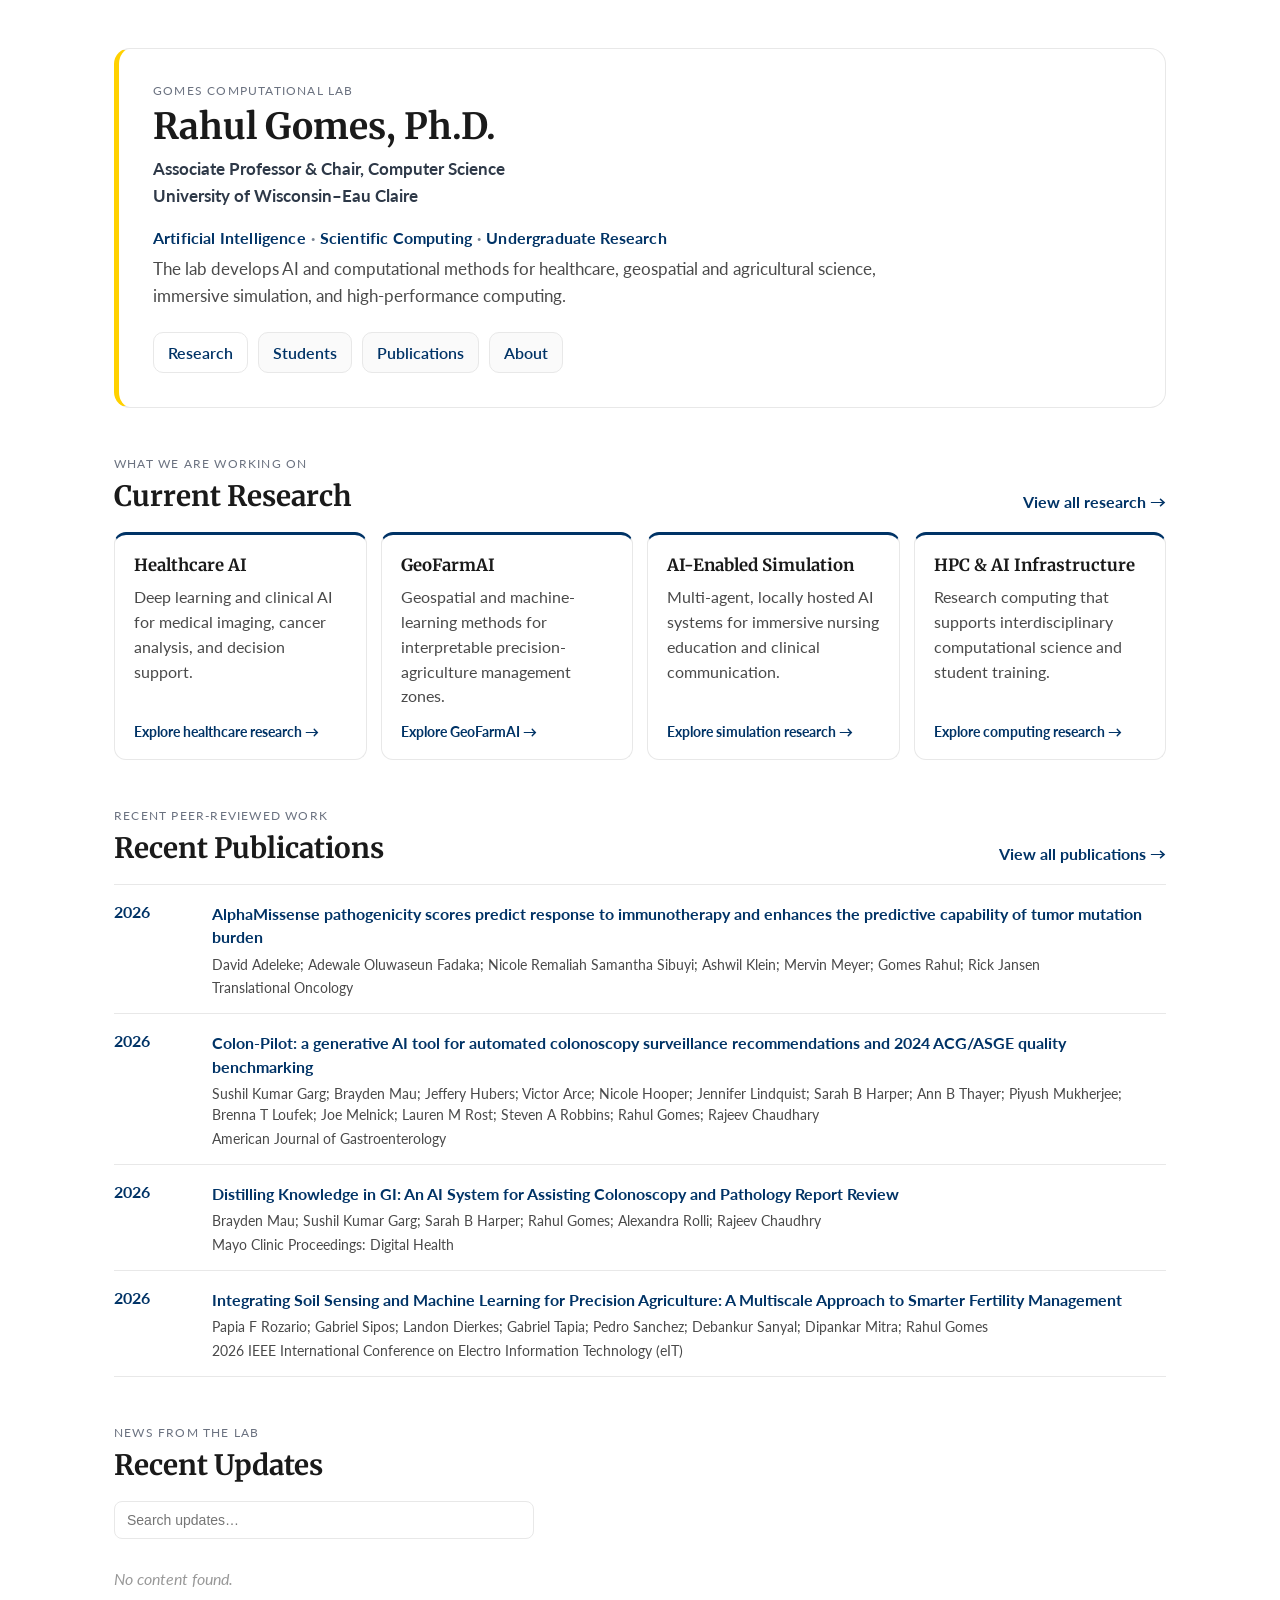
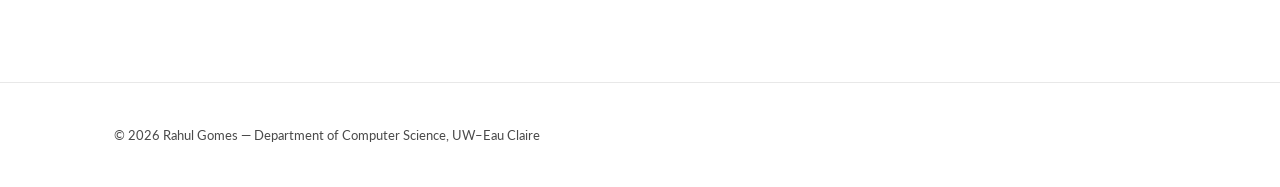
==== index.html @ d09f6121 "Update CV and Home page" ====
<!doctype html>
<html lang="en">
<head>
  <meta charset="utf-8" />
  <meta name="viewport" content="width=device-width, initial-scale=1" />
  <title>Gomes Computational Lab — Rahul Gomes</title>
  <meta name="description" content="The Gomes Computational Lab develops artificial intelligence and scientific computing methods for healthcare, agriculture, immersive simulation, and high-performance computing." />
  <link rel="stylesheet" href="assets/style.css" />
  <link rel="preconnect" href="https://fonts.googleapis.com">
  <link rel="preconnect" href="https://fonts.gstatic.com" crossorigin>
  <link href="https://fonts.googleapis.com/css2?family=Lato:wght@300;400;700&amp;family=Merriweather:wght@400;700&amp;display=swap" rel="stylesheet">
</head>
<body class="home-page">
  
<div id="site-header"></div>


<main>
  <div class="container home-container">
    <section class="home-hero" aria-labelledby="home-title">
      <div class="kicker">Gomes Computational Lab</div>
      <h2 id="home-title">Rahul Gomes, Ph.D.</h2>
      <p class="home-role">Associate Professor &amp; Chair, Computer Science<br />University of Wisconsin–Eau Claire</p>
      <p class="home-focus"><span>Artificial Intelligence</span><span class="home-focus-separator" aria-hidden="true">·</span><span>Scientific Computing</span><span class="home-focus-separator" aria-hidden="true">·</span><span>Undergraduate Research</span></p>
      <p class="home-intro">The lab develops AI and computational methods for healthcare, geospatial and agricultural science, immersive simulation, and high-performance computing.</p>
      <nav class="home-actions" aria-label="Explore the Gomes Computational Lab">
        <a class="btn" href="research.html">Research</a>
        <a class="btn ghost" href="students.html">Students</a>
        <a class="btn ghost" href="publications.html">Publications</a>
        <a class="btn ghost" href="about.html">About</a>
      </nav>
    </section>

    <section class="home-section" aria-labelledby="home-research-title">
      <div class="home-section-heading">
        <div>
          <div class="kicker">What we are working on</div>
          <h2 id="home-research-title">Current Research</h2>
        </div>
        <a class="home-section-link" href="research.html">View all research →</a>
      </div>
      <div class="home-research-grid">
        <article class="home-research-card">
          <h3>Healthcare AI</h3>
          <p>Deep learning and clinical AI for medical imaging, cancer analysis, and decision support.</p>
          <a href="research.html#current-research-title">Explore healthcare research →</a>
        </article>
        <article class="home-research-card">
          <h3>GeoFarmAI</h3>
          <p>Geospatial and machine-learning methods for interpretable precision-agriculture management zones.</p>
          <a href="research.html#current-research-title">Explore GeoFarmAI →</a>
        </article>
        <article class="home-research-card">
          <h3>AI-Enabled Simulation</h3>
          <p>Multi-agent, locally hosted AI systems for immersive nursing education and clinical communication.</p>
          <a href="research.html#current-research-title">Explore simulation research →</a>
        </article>
        <article class="home-research-card">
          <h3>HPC &amp; AI Infrastructure</h3>
          <p>Research computing that supports interdisciplinary computational science and student training.</p>
          <a href="research.html#current-research-title">Explore computing research →</a>
        </article>
      </div>
    </section>

    <section class="home-section" aria-labelledby="home-publications-title">
      <div class="home-section-heading">
        <div>
          <div class="kicker">Recent peer-reviewed work</div>
          <h2 id="home-publications-title">Recent Publications</h2>
        </div>
        <a class="home-section-link" href="publications.html">View all publications →</a>
      </div>
      <div id="homePublications" class="home-publications" aria-live="polite">
        <p class="home-loading">Loading publications…</p>
      </div>
    </section>

    <section class="home-section home-updates" aria-labelledby="home-updates-title">
      <div class="home-section-heading">
        <div>
          <div class="kicker">News from the lab</div>
          <h2 id="home-updates-title">Recent Updates</h2>
        </div>
      </div>
      <div class="searchbar home-update-search">
        <label class="visually-hidden" for="uSearch">Search recent updates</label>
        <input id="uSearch" type="search" placeholder="Search updates…" />
      </div>
      <div id="updates" class="list" aria-live="polite">
        <p class="home-loading">Loading updates…</p>
      </div>
    </section>
  </div>
</main>
  
<footer class="footer">
  <div class="container">
    © <span id="year"></span> Rahul Gomes — Department of Computer Science, UW–Eau Claire
  </div>
</footer>
<script>
  document.getElementById('year').textContent = new Date().getFullYear();
</script>
<script src="assets/include-header.js" defer></script>
<script src="assets/script.js" defer></script>
</body>
</html>
---- assets/style.css ----
:root{
  --bg:#ffffff;
  --text:#1a1a1a;
  --muted:#4a4a4a;
  --link:#003366; /* UWEC blue-ish */
  --accent:#FFD100; /* UWEC gold */
  --border:#e8e8e8;
  --max:1100px;
  --serif: 'Merriweather', Georgia, 'Times New Roman', serif;
  --sans: 'Lato', -apple-system, BlinkMacSystemFont, 'Segoe UI', Roboto, Helvetica, Arial, sans-serif;
}
*{box-sizing:border-box}
html,body{margin:0;padding:0;background:var(--bg);color:var(--text);font-family:var(--sans);}
a{color:var(--link);text-decoration:none}
a:hover{text-decoration:underline}
.container{max-width:var(--max);margin:0 auto;padding:24px}
.header{
  border-bottom:1px solid var(--border);
  background:linear-gradient(180deg,#fff, #fafafa);
}
.brand{display:flex; align-items:center; gap:14px;}
.brand .dot{width:14px;height:14px;border-radius:50%;background:var(--accent);}

.brand h1 {
  font-family: var(--serif);
  font-size: 2.2rem; /* Larger name */
  line-height: 1.2;
  margin: 0;
}
.brand .sub {
  color: var(--muted);
  font-size: 1.2rem; /* Larger subtitle */
  margin-top: 4px;
}

nav.site-nav{display:flex;gap:16px;flex-wrap:wrap}
nav.site-nav a {
  font-size: 1.0rem; /* Larger text */
  padding: 0.7rem 1.2rem; /* More clickable area */
}

.topbar{display:flex;justify-content:space-between; align-items:center; gap:16px}
.icon-links{display:flex;gap:10px; align-items:center}
.icon{display:inline-flex; align-items:center; justify-content:center; width:28px;height:28px; border-radius:6px; border:1px solid var(--border); background:#fff}
.icon svg{width:18px;height:18px}
main{padding:24px 0}
h2,h3,h4{font-family:var(--serif);margin-top:30px}
h2{font-size:28px} h3{font-size:20px} h4{font-size:16px}
.section{margin-top:16px}
.card{background:#fff;border:1px solid var(--border);border-radius:12px;padding:16px;margin-bottom:16px}
.grid{display:grid;grid-template-columns: repeat(12, 1fr); gap:16px}
.left{grid-column: span 4}
.right{grid-column: span 8}
@media (max-width: 900px){
  .left,.right{grid-column: span 12}
  .topbar{flex-direction:column; align-items:flex-start}
}
small.muted{color:var(--muted)}
footer.footer{border-top:1px solid var(--border);padding:20px 0;margin-top:30px;color:var(--muted); font-size:13px}
.searchbar{margin:10px 0; display:flex; gap:8px}
input[type="search"]{width:100%; padding:10px 12px; border:1px solid var(--border); border-radius:8px; font-size:14px}
.badge{display:inline-block; padding:3px 8px; border-radius:999px; border:1px solid var(--border); background:#fff; font-size:12px; color:#333}
.list{display:flex; flex-direction:column; gap:10px}
.citation{padding:10px; border:1px solid var(--border); border-radius:8px; background:#fff;}
.citation .meta{color:var(--muted); font-size:13px}
.table{width:100%; border-collapse:collapse}
.table th, .table td{border-bottom:1px solid var(--border); padding:10px; text-align:left; vertical-align:top}
.kicker{font-size:12px; letter-spacing:.1em; color:#6b7280; text-transform:uppercase}
.hero{padding:22px 18px; border:1px solid var(--border); border-radius:12px; background:#fff}
.update{padding:10px 12px; border:1px solid var(--border); border-radius:10px; background:#fff}
.tagbar{display:flex; gap:8px; flex-wrap:wrap}
blockquote{border-left:3px solid var(--accent); margin:0; padding:12px; background:#fffef5}

.brand .avatar {
  width: 100px; /* Bigger profile image */
  height: 100px;
  border-radius: 50%;
  object-fit: cover;
  border: 1px solid var(--border);
  background: #f2f2f2;
}
@media (max-width: 900px) {
  .brand .avatar {
    width: 80px;
    height: 80px;
  }
}



.projects-grid{
  display:grid;
  grid-template-columns:repeat(2, minmax(0,1fr));
  gap:18px;
}
@media (max-width:900px){
  .projects-grid{ grid-template-columns:1fr; }
}
.project-card{
  display:flex; flex-direction:column; gap:10px;
}
.project-card .thumb{
  width:100%; aspect-ratio: 16/9; overflow:hidden; border-radius:12px; border:1px solid var(--border);
  background:#f6f6f8;
}
.project-card .thumb img{
  width:100%; height:100%; object-fit:cover; display:block;
}
.project-meta{
  display:flex; flex-wrap:wrap; gap:8px; margin-top:6px;
}
.badge{
  display:inline-block; padding:2px 8px; border-radius:999px; font-size:12px; border:1px solid var(--border); background:#fafafa;
}
.project-card h3{ margin:6px 0 4px; }
.project-card .section-title{ font-weight:700; margin-top:6px; }


.btn{
  display:inline-block; padding:10px 14px; border-radius:10px;
  border:1px solid var(--border); background:#fff; font-weight:600;
  text-decoration:none; transition:transform .06s ease;
}
.btn:hover{ transform:translateY(-1px); text-decoration:none; }
.btn.ghost{ background:#fafafa; }

/* Home page: concise lab landing page */
.home-page .home-container{
  display:flex;
  flex-direction:column;
  gap:48px;
}
.home-page .home-hero{
  padding:34px;
  border:1px solid var(--border);
  border-left:5px solid var(--accent);
  border-radius:16px;
  background:#fff;
}
.home-page .home-hero h2{
  margin:7px 0 8px;
  font-size:2.25rem;
  line-height:1.2;
}
.home-page .home-role{
  margin:0;
  color:#2e3948;
  font-size:1.08rem;
  font-weight:700;
  line-height:1.55;
}
.home-page .home-focus{
  margin:18px 0 8px;
  color:var(--link);
  font-weight:700;
  letter-spacing:.01em;
}
.home-page .home-focus-separator{
  padding:0 5px;
  color:#7a8492;
}
.home-page .home-intro{
  max-width:800px;
  margin:0;
  color:var(--muted);
  font-size:1.05rem;
  line-height:1.65;
}
.home-page .home-actions{
  display:flex;
  flex-wrap:wrap;
  gap:10px;
  margin-top:22px;
}
.home-page .home-section{
  margin:0;
}
.home-page .home-section-heading{
  display:flex;
  align-items:flex-end;
  justify-content:space-between;
  gap:20px;
  margin-bottom:18px;
}
.home-page .home-section-heading h2{
  margin:7px 0 0;
}
.home-page .home-section-link{
  flex:none;
  padding-bottom:3px;
  font-weight:700;
}
.home-page .home-research-grid{
  display:grid;
  grid-template-columns:repeat(4,minmax(0,1fr));
  gap:14px;
}
.home-page .home-research-card{
  display:flex;
  flex-direction:column;
  min-height:190px;
  padding:19px;
  border:1px solid var(--border);
  border-top:3px solid var(--link);
  border-radius:12px;
  background:#fff;
}
.home-page .home-research-card h3{
  margin:0 0 9px;
  font-size:1.05rem;
}
.home-page .home-research-card p{
  margin:0 0 14px;
  color:var(--muted);
  line-height:1.55;
}
.home-page .home-research-card a{
  margin-top:auto;
  font-size:.9rem;
  font-weight:700;
}
.home-page .home-publications{
  border-top:1px solid var(--border);
}
.home-page .home-publication{
  display:grid;
  grid-template-columns:80px minmax(0,1fr);
  gap:18px;
  padding:17px 0;
  border-bottom:1px solid var(--border);
}
.home-page .home-publication-year{
  color:var(--link);
  font-weight:700;
}
.home-page .home-publication h3{
  margin:0 0 6px;
  font-family:var(--sans);
  font-size:1rem;
  line-height:1.45;
}
.home-page .home-publication-authors{
  display:-webkit-box;
  margin:0 0 5px;
  overflow:hidden;
  color:var(--muted);
  font-size:.9rem;
  line-height:1.45;
  -webkit-box-orient:vertical;
  -webkit-line-clamp:2;
}
.home-page .home-publication-venue{
  margin:0;
  color:var(--muted);
  font-size:.85rem;
}
.home-page .home-update-search{
  max-width:420px;
  margin:0 0 14px;
}
.home-page .home-loading{
  color:#666;
  font-style:italic;
}
.home-page .visually-hidden{
  position:absolute;
  width:1px;
  height:1px;
  padding:0;
  margin:-1px;
  overflow:hidden;
  clip:rect(0,0,0,0);
  white-space:nowrap;
  border:0;
}
.home-page .btn:focus-visible,
.home-page .home-section-link:focus-visible,
.home-page .home-research-card a:focus-visible,
.home-page .home-publication a:focus-visible{
  outline:3px solid var(--accent);
  outline-offset:3px;
}
@media (max-width:900px){
  .home-page .home-research-grid{
    grid-template-columns:repeat(2,minmax(0,1fr));
  }
}
@media (max-width:620px){
  .home-page .home-container{
    gap:38px;
  }
  .home-page .home-hero{
    padding:24px 20px;
  }
  .home-page .home-hero h2{
    font-size:1.8rem;
  }
  .home-page .home-focus-separator{
    display:none;
  }
  .home-page .home-focus{
    display:flex;
    flex-direction:column;
    gap:4px;
  }
  .home-page .home-section-heading{
    align-items:flex-start;
    flex-direction:column;
    gap:8px;
  }
  .home-page .home-research-grid{
    grid-template-columns:1fr;
  }
  .home-page .home-research-card{
    min-height:0;
  }
  .home-page .home-publication{
    grid-template-columns:1fr;
    gap:5px;
  }
}

.media-grid{
  display:grid;
  grid-template-columns: repeat(2, minmax(0,1fr));
  gap:16px;
}
@media (max-width: 900px){
  .media-grid{ grid-template-columns: 1fr; }
}
.media-item{
  display:grid;
  grid-template-columns: 160px 1fr;
  gap:14px;
  align-items:start;
}
@media (max-width: 700px){
  .media-item{ grid-template-columns: 1fr; }
}
.media-item .thumb{
  width:100%;
  aspect-ratio: 16/9;
  border-radius:12px;
  border:1px solid var(--border);
  overflow:hidden;
  background:#f6f7fb;
}
.media-item .thumb img{
  width:100%; height:100%; object-fit:cover; display:block;
}
.thumb-placeholder{
  background: repeating-linear-gradient(
    45deg, #f4f4f8, #f4f4f8 10px, #ececf3 10px, #ececf3 20px
  );
}
.media-item .media-body h3{
  margin:0 0 6px;
  font-size:18px;
}
.media-item .media-body .small.muted{
  margin-bottom:8px;
}

/* Media layout: when no thumbnail, use single-column */
.media-item.no-thumb {
  grid-template-columns: 1fr;
}


/* Teaching cards grid: max 4 per row, responsive down to 1 */
.courses-grid{
  display:grid;
  grid-template-columns: repeat(4, minmax(0, 1fr));
  gap:16px;
}
@media (max-width: 1200px){
  .courses-grid{ grid-template-columns: repeat(3, minmax(0, 1fr)); }
}
@media (max-width: 900px){
  .courses-grid{ grid-template-columns: repeat(2, minmax(0, 1fr)); }
}
@media (max-width: 560px){
  .courses-grid{ grid-template-columns: 1fr; }
}

/* Course card layout */
.course-card{
  display:flex; flex-direction:column; gap:10px;
  overflow:hidden; /* keep inner content clipped */
}
.course-card .thumb{
  width:100%;
  aspect-ratio: 16 / 9;
  border-radius:12px;
  border:1px solid var(--border);
  overflow:hidden;
  background:#f6f6f8;
}
.course-card .thumb img{
  display:block; width:100%; height:100%; object-fit:cover;
}

/* Text safety: prevent long strings from blowing out layout */
.course-card h4, .course-card p, .course-card .small, .course-card .project-meta{
  overflow-wrap:anywhere; /* avoids horizontal scroll from long tokens */
}

.project-meta{
  display:flex; flex-wrap:wrap; gap:8px; margin-top:4px;
}
.badge{
  display:inline-block; padding:2px 8px; border-radius:999px;
  font-size:12px; border:1px solid var(--border); background:#fafafa;
  white-space:nowrap; /* nicer badges */
}

/* Ensure image icons fit like your old SVGs */
.icon img {
  width: 18px;
  height: 18px;
  display: block;
}

/* Highlight current page in nav */
.site-nav a.active {
  font-weight: 700;
  text-decoration: none;
  background: rgba(0,0,0,0.04);
  border-radius: 6px;
}

/* About page: leadership profile */
.about-page .about-container{
  display:flex;
  flex-direction:column;
  gap:42px;
}
.about-page p{
  line-height:1.65;
}
.about-page .about-profile{
  padding:30px;
  border:1px solid var(--border);
  border-left:5px solid var(--accent);
  border-radius:16px;
  background:linear-gradient(135deg,#fff 55%,#f7f9fc);
}
.about-page .about-profile h2,
.about-page .about-section-heading h2,
.about-page .about-mentoring h2,
.about-page .about-deeper-links h2{
  margin:7px 0 14px;
}
.about-page .about-lead{
  max-width:900px;
  margin:0 0 12px;
  color:#263445;
  font-size:1.12rem;
}
.about-page .about-profile > p:not(.about-lead){
  max-width:900px;
}
.about-page .about-link-row{
  display:flex;
  flex-wrap:wrap;
  gap:10px;
  margin-top:20px;
}
.about-page .about-section{
  margin:0;
}
.about-page .about-section-heading{
  max-width:780px;
  margin-bottom:18px;
}
.about-page .about-section-heading p{
  margin-bottom:0;
  color:var(--muted);
}
.about-page .about-role-grid{
  display:grid;
  grid-template-columns:repeat(2,minmax(0,1fr));
  gap:16px;
}
.about-page .about-role-card{
  margin:0;
  padding:20px;
}
.about-page .about-role-card h3,
.about-page .about-theme-card h3,
.about-page .about-leadership-grid h3{
  margin:7px 0 9px;
}
.about-page .about-card-kicker{
  color:#596579;
  font-size:.78rem;
  font-weight:700;
  letter-spacing:.06em;
  text-transform:uppercase;
}
.about-page .about-role-card p,
.about-page .about-theme-card p{
  margin:0 0 12px;
}
.about-page .about-text-link{
  display:inline-block;
  font-weight:700;
}
.about-page .about-theme-grid{
  display:grid;
  grid-template-columns:repeat(3,minmax(0,1fr));
  gap:16px;
}
.about-page .about-theme-card{
  display:flex;
  flex-direction:column;
  margin:0;
  padding:20px;
}
.about-page .about-theme-card .about-text-link{
  margin-top:auto;
}
.about-page .about-theme-card-accent{
  border-top:4px solid var(--accent);
}
.about-page .about-leadership-panel{
  padding:26px;
  border:1px solid var(--border);
  border-radius:16px;
  background:#fbfcfe;
}
.about-page .about-leadership-grid{
  display:grid;
  grid-template-columns:repeat(3,minmax(0,1fr));
  gap:0;
}
.about-page .about-leadership-grid article{
  padding:0 20px;
  border-left:1px solid var(--border);
}
.about-page .about-leadership-grid article:first-child{
  padding-left:0;
  border-left:0;
}
.about-page .about-leadership-grid article:last-child{
  padding-right:0;
}
.about-page .about-leadership-grid p{
  margin:0 0 12px;
}
.about-page .about-panel-note{
  margin:22px 0 0;
  padding-top:18px;
  border-top:1px solid var(--border);
  color:var(--muted);
}
.about-page .about-mentoring{
  padding:28px;
  border:1px solid #dbe3ed;
  border-radius:16px;
  background:linear-gradient(135deg,#f7faff,#fff);
}
.about-page .about-mentoring-copy{
  max-width:880px;
}
.about-page .about-award-line{
  font-size:1.05rem;
  font-weight:700;
}
.about-page .about-metrics{
  display:grid;
  grid-template-columns:repeat(3,minmax(0,1fr));
  gap:14px;
  margin:22px 0 12px;
}
.about-page .about-metric{
  padding:18px;
  border:1px solid var(--border);
  border-radius:12px;
  background:#fff;
}
.about-page .about-metric strong{
  display:block;
  margin-bottom:5px;
  color:var(--link);
  font-family:var(--serif);
  font-size:1.8rem;
}
.about-page .about-metric span{
  color:var(--muted);
}
.about-page .about-metric-context{
  margin:0;
  color:var(--muted);
  font-size:.92rem;
}
.about-page .about-recognition-list{
  display:grid;
  grid-template-columns:repeat(2,minmax(0,1fr));
  gap:0 28px;
  border-top:1px solid var(--border);
}
.about-page .about-recognition-item{
  display:grid;
  grid-template-columns:64px 1fr;
  gap:14px;
  padding:17px 0;
  border-bottom:1px solid var(--border);
}
.about-page .about-recognition-item div{
  display:flex;
  flex-direction:column;
  gap:4px;
}
.about-page .about-recognition-item div span{
  color:var(--muted);
  font-size:.9rem;
  line-height:1.45;
}
.about-page .about-recognition-year{
  color:var(--link);
  font-weight:700;
}
.about-page .about-recognition-wide{
  grid-column:1 / -1;
}
.about-page .about-deeper-links{
  display:flex;
  align-items:center;
  justify-content:space-between;
  gap:24px;
  padding:24px;
  border:1px solid var(--border);
  border-radius:16px;
  background:#fffef5;
}
.about-page .about-deeper-links .about-link-row{
  justify-content:flex-end;
  margin-top:0;
}
.about-page .btn:focus-visible,
.about-page .about-text-link:focus-visible{
  outline:3px solid var(--accent);
  outline-offset:3px;
}
@media (max-width:900px){
  .about-page .about-theme-grid,
  .about-page .about-leadership-grid{
    grid-template-columns:1fr;
  }
  .about-page .about-leadership-grid article{
    padding:18px 0;
    border-left:0;
    border-top:1px solid var(--border);
  }
  .about-page .about-leadership-grid article:first-child{
    padding-top:0;
    border-top:0;
  }
  .about-page .about-leadership-grid article:last-child{
    padding-bottom:0;
  }
  .about-page .about-deeper-links{
    align-items:flex-start;
    flex-direction:column;
  }
  .about-page .about-deeper-links .about-link-row{
    justify-content:flex-start;
  }
}
@media (max-width:680px){
  .about-page .about-container{
    gap:32px;
  }
  .about-page .about-profile,
  .about-page .about-leadership-panel,
  .about-page .about-mentoring{
    padding:20px;
  }
  .about-page .about-role-grid,
  .about-page .about-metrics,
  .about-page .about-recognition-list{
    grid-template-columns:1fr;
  }
  .about-page .about-recognition-wide{
    grid-column:auto;
  }
}
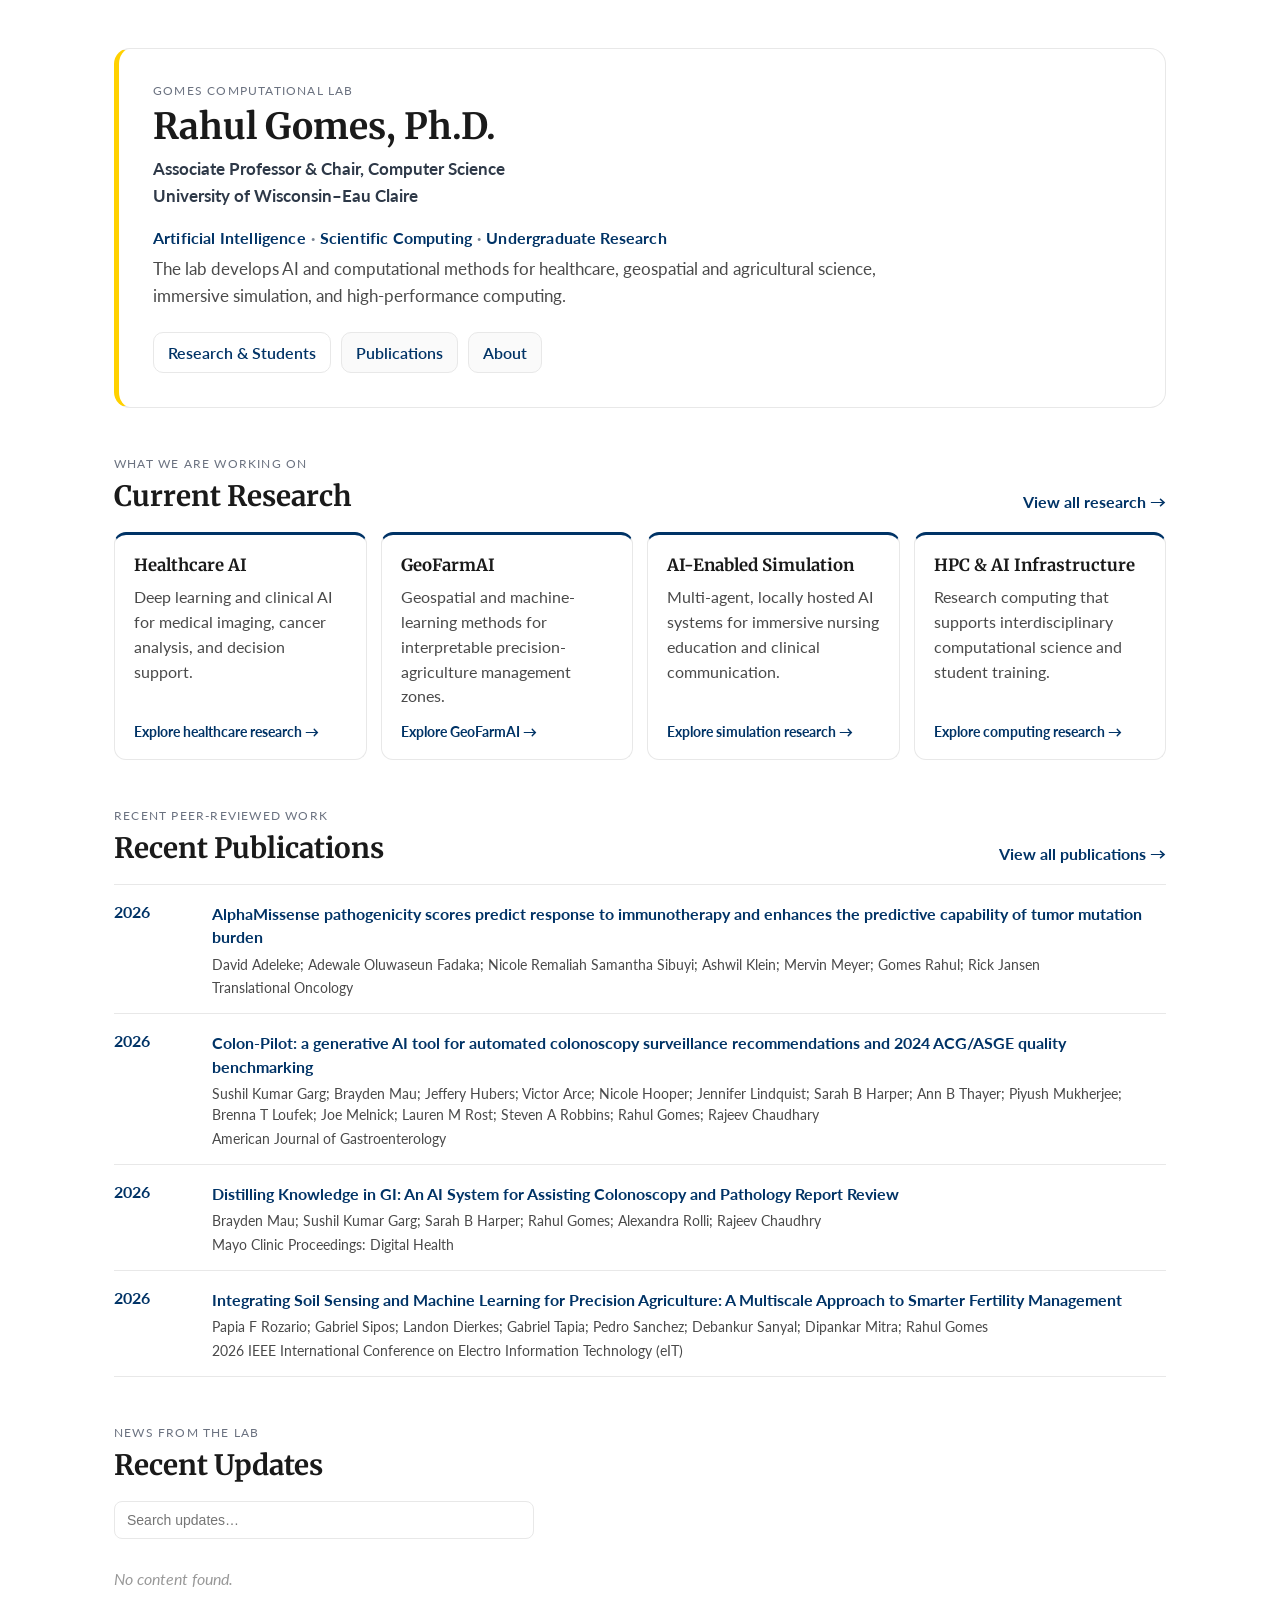
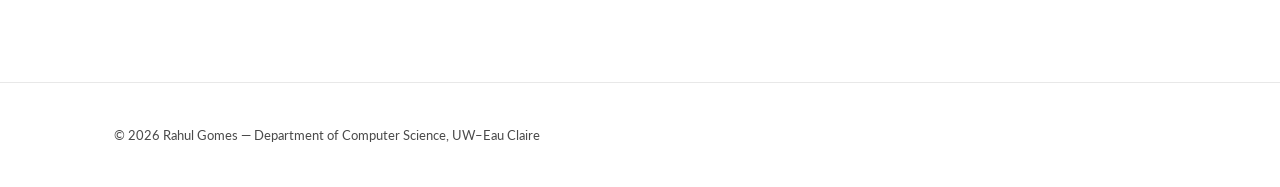
==== commit c3443ade: "Update Student and Research Page" ====
--- a/index.html
+++ b/index.html
@@ -24,8 +24,7 @@
       <p class="home-focus"><span>Artificial Intelligence</span><span class="home-focus-separator" aria-hidden="true">·</span><span>Scientific Computing</span><span class="home-focus-separator" aria-hidden="true">·</span><span>Undergraduate Research</span></p>
       <p class="home-intro">The lab develops AI and computational methods for healthcare, geospatial and agricultural science, immersive simulation, and high-performance computing.</p>
       <nav class="home-actions" aria-label="Explore the Gomes Computational Lab">
-        <a class="btn" href="research.html">Research</a>
-        <a class="btn ghost" href="students.html">Students</a>
+        <a class="btn" href="research.html#projects">Research &amp; Students</a>
         <a class="btn ghost" href="publications.html">Publications</a>
         <a class="btn ghost" href="about.html">About</a>
       </nav>
@@ -37,28 +36,28 @@
           <div class="kicker">What we are working on</div>
           <h2 id="home-research-title">Current Research</h2>
         </div>
-        <a class="home-section-link" href="research.html">View all research →</a>
+        <a class="home-section-link" href="research.html#projects">View all research →</a>
       </div>
       <div class="home-research-grid">
         <article class="home-research-card">
           <h3>Healthcare AI</h3>
           <p>Deep learning and clinical AI for medical imaging, cancer analysis, and decision support.</p>
-          <a href="research.html#current-research-title">Explore healthcare research →</a>
+          <a href="research.html#pdac">Explore healthcare research →</a>
         </article>
         <article class="home-research-card">
           <h3>GeoFarmAI</h3>
           <p>Geospatial and machine-learning methods for interpretable precision-agriculture management zones.</p>
-          <a href="research.html#current-research-title">Explore GeoFarmAI →</a>
+          <a href="research.html#geofarmai">Explore GeoFarmAI →</a>
         </article>
         <article class="home-research-card">
           <h3>AI-Enabled Simulation</h3>
           <p>Multi-agent, locally hosted AI systems for immersive nursing education and clinical communication.</p>
-          <a href="research.html#current-research-title">Explore simulation research →</a>
+          <a href="research.html#nurseai">Explore simulation research →</a>
         </article>
         <article class="home-research-card">
           <h3>HPC &amp; AI Infrastructure</h3>
           <p>Research computing that supports interdisciplinary computational science and student training.</p>
-          <a href="research.html#current-research-title">Explore computing research →</a>
+          <a href="research.html#projects">Explore computing research →</a>
         </article>
       </div>
     </section>
--- a/assets/style.css
+++ b/assets/style.css
@@ -116,6 +116,188 @@
 .project-card h3{ margin:6px 0 4px; }
 .project-card .section-title{ font-weight:700; margin-top:6px; }
 
+/* Combined Research & Students page */
+.research-page .research-page-container{
+  display:flex;
+  flex-direction:column;
+  gap:38px;
+}
+.research-page .research-page-intro{
+  max-width:860px;
+  padding:26px;
+  border:1px solid var(--border);
+  border-left:5px solid var(--accent);
+  border-radius:14px;
+  background:#fff;
+}
+.research-page .research-page-intro h2{
+  margin:7px 0 12px;
+}
+.research-page .research-page-intro p{
+  margin:0;
+  color:var(--muted);
+  line-height:1.65;
+}
+.research-page .research-anchor-links{
+  display:flex;
+  flex-wrap:wrap;
+  gap:10px 18px;
+  margin-top:18px;
+}
+.research-page .research-anchor-links a{
+  font-weight:700;
+}
+.research-page .research-section{
+  margin:0;
+  scroll-margin-top:24px;
+}
+.research-page .research-section > h3{
+  margin:0 0 8px;
+  font-size:1.35rem;
+}
+.research-page .research-section > p{
+  max-width:760px;
+  margin:0 0 16px;
+  color:var(--muted);
+  line-height:1.6;
+}
+.research-page .research-searchbar{
+  max-width:640px;
+  margin-bottom:20px;
+}
+.research-page .projects-grid{
+  align-items:start;
+}
+.research-page .research-project-group + .research-project-group{
+  margin-top:32px;
+  padding-top:28px;
+  border-top:1px solid var(--border);
+}
+.research-page .research-project-group-heading{
+  margin-bottom:16px;
+}
+.research-page .research-project-group-heading h4{
+  margin:5px 0 0;
+  font-family:"Merriweather", Georgia, serif;
+  font-size:1.22rem;
+}
+.research-page .research-project-group-collaboration .research-project-group-heading h4{
+  font-size:1.08rem;
+}
+.research-page .collaboration-projects-grid{
+  grid-template-columns:repeat(2,minmax(0,1fr));
+}
+.research-page .collaboration-projects-grid .project-card{
+  background:#fbfcfe;
+}
+.research-page .project-card{
+  scroll-margin-top:24px;
+}
+.research-page .project-card:target{
+  border-color:var(--link);
+  box-shadow:0 0 0 3px rgba(0,51,102,.1);
+}
+.research-page .project-label{
+  color:var(--muted);
+  font-size:.76rem;
+  font-weight:700;
+  letter-spacing:.06em;
+  text-transform:uppercase;
+}
+.research-page .project-detail-block{
+  margin-top:4px;
+}
+.research-page .project-detail-block .section-title{
+  margin:0 0 6px;
+  font-size:.9rem;
+}
+.research-page .project-detail-block p,
+.research-page .project-detail-list{
+  margin:0;
+}
+.research-page .project-detail-list{
+  padding-left:19px;
+  line-height:1.5;
+}
+.research-page .project-detail-list li + li{
+  margin-top:4px;
+}
+.research-page .project-students{
+  margin-top:auto;
+  padding-top:13px;
+  border-top:1px solid var(--border);
+}
+.research-page .project-students .section-title{
+  margin:0 0 8px;
+  font-size:.9rem;
+}
+.research-page .project-student-list{
+  display:flex;
+  flex-wrap:wrap;
+  gap:7px;
+  margin:0;
+  padding:0;
+  list-style:none;
+}
+.research-page .project-student-list li{
+  padding:4px 9px;
+  border:1px solid var(--border);
+  border-radius:999px;
+  background:#fafafa;
+  font-size:.88rem;
+}
+.research-page .past-students-section{
+  padding:24px;
+  border:1px solid var(--border);
+  border-radius:14px;
+  background:#fbfcfe;
+}
+.research-page .past-students-grid{
+  display:grid;
+  grid-template-columns:repeat(4,minmax(0,1fr));
+  gap:0 22px;
+  margin:0;
+  padding:0;
+  border-top:1px solid var(--border);
+  list-style:none;
+}
+.research-page .past-student{
+  padding:11px 2px;
+  border-bottom:1px solid var(--border);
+}
+.research-page .research-empty{
+  margin:14px 0 0;
+  color:var(--muted);
+  font-style:italic;
+}
+.research-page .research-anchor-links a:focus-visible,
+.research-page .project-card:focus-visible{
+  outline:3px solid var(--accent);
+  outline-offset:3px;
+}
+@media (max-width:900px){
+  .research-page .collaboration-projects-grid{
+    grid-template-columns:1fr;
+  }
+}
+@media (max-width:800px){
+  .research-page .past-students-grid{
+    grid-template-columns:repeat(2,minmax(0,1fr));
+  }
+}
+@media (max-width:520px){
+  .research-page .research-page-container{
+    gap:32px;
+  }
+  .research-page .research-page-intro,
+  .research-page .past-students-section{
+    padding:20px;
+  }
+  .research-page .past-students-grid{
+    grid-template-columns:1fr;
+  }
+}
+
 
 .btn{
   display:inline-block; padding:10px 14px; border-radius:10px;
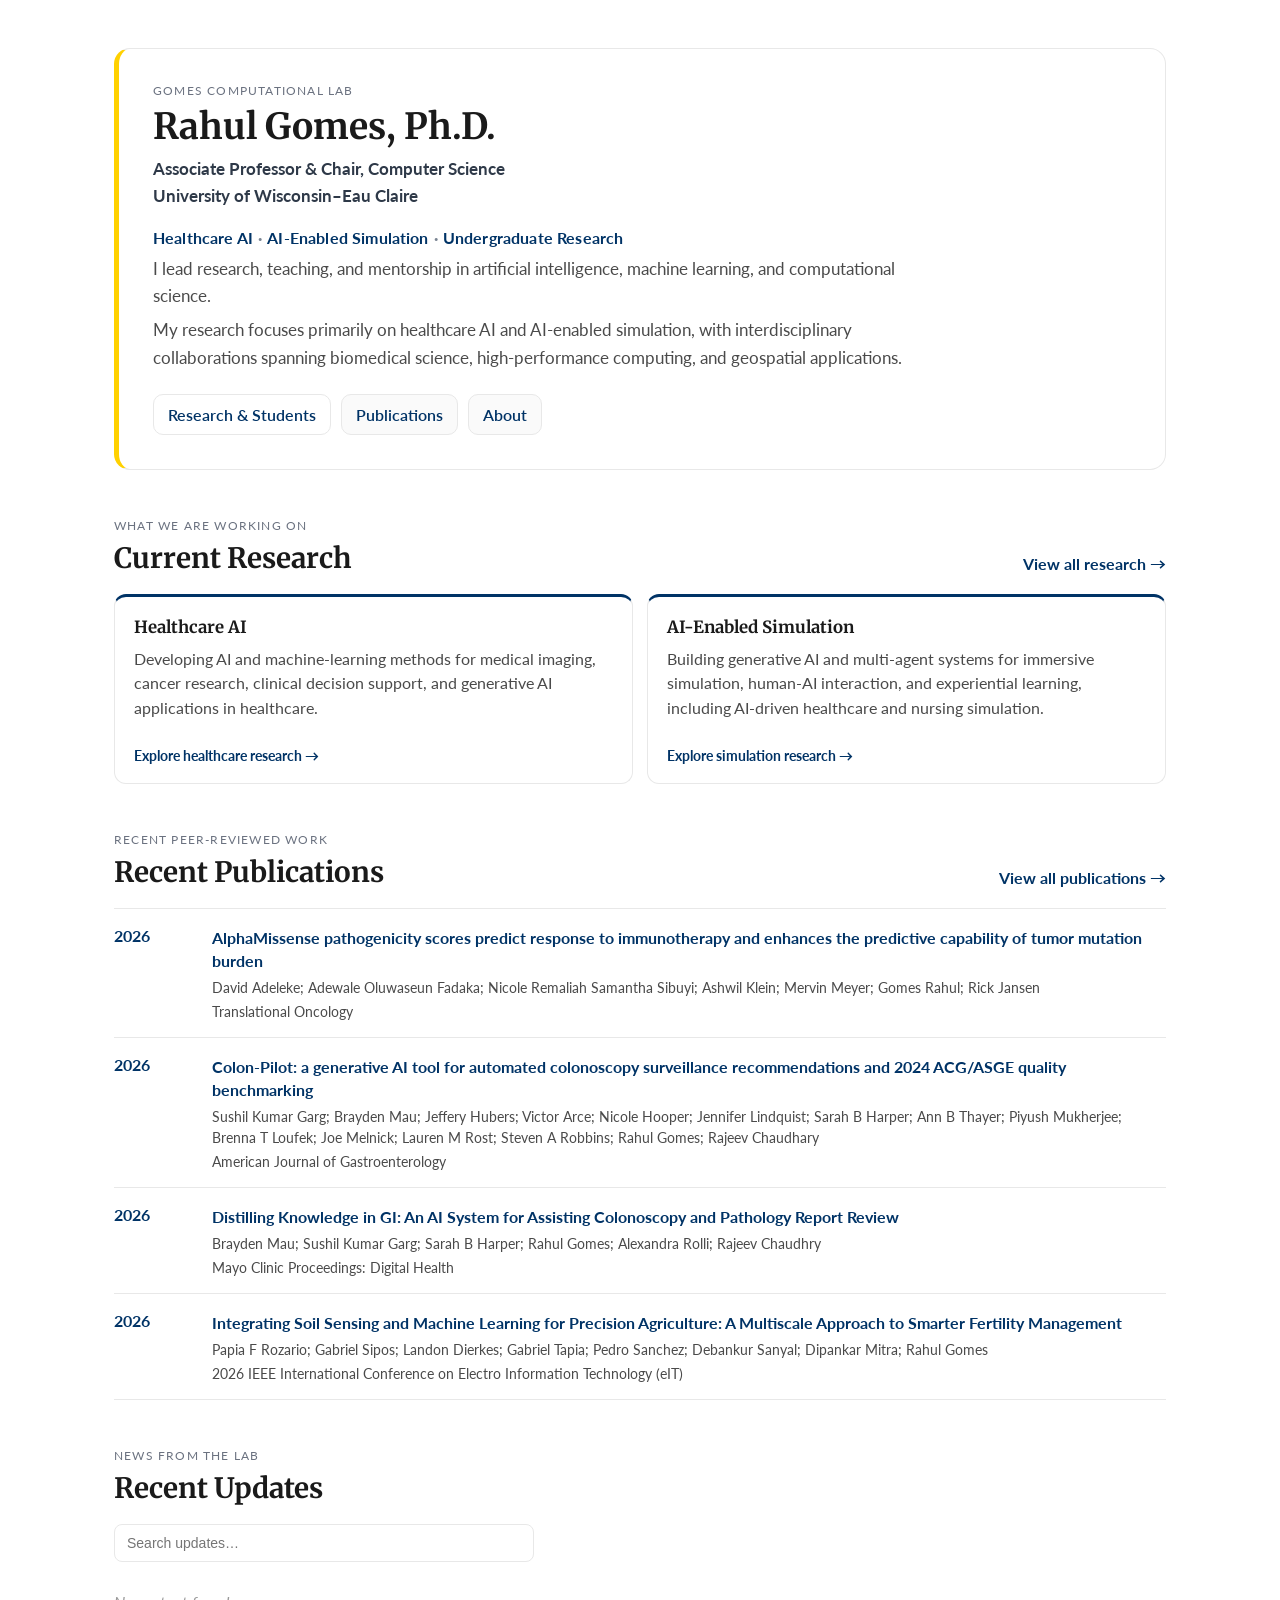
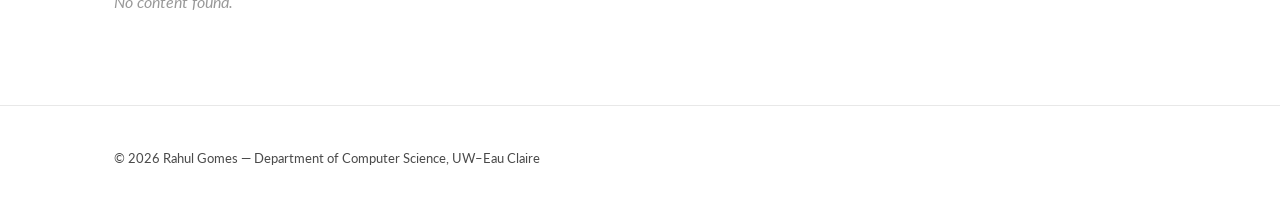
==== commit f75c78ff: "Updated About page research cards" ====
--- a/index.html
+++ b/index.html
@@ -4,7 +4,7 @@
   <meta charset="utf-8" />
   <meta name="viewport" content="width=device-width, initial-scale=1" />
   <title>Gomes Computational Lab — Rahul Gomes</title>
-  <meta name="description" content="The Gomes Computational Lab develops artificial intelligence and scientific computing methods for healthcare, agriculture, immersive simulation, and high-performance computing." />
+  <meta name="description" content="The Gomes Computational Lab develops artificial intelligence and machine-learning methods for healthcare and AI-enabled simulation, with interdisciplinary collaborations in biomedical science, high-performance computing, and geospatial applications." />
   <link rel="stylesheet" href="assets/style.css" />
   <link rel="preconnect" href="https://fonts.googleapis.com">
   <link rel="preconnect" href="https://fonts.gstatic.com" crossorigin>
@@ -21,8 +21,9 @@
       <div class="kicker">Gomes Computational Lab</div>
       <h2 id="home-title">Rahul Gomes, Ph.D.</h2>
       <p class="home-role">Associate Professor &amp; Chair, Computer Science<br />University of Wisconsin–Eau Claire</p>
-      <p class="home-focus"><span>Artificial Intelligence</span><span class="home-focus-separator" aria-hidden="true">·</span><span>Scientific Computing</span><span class="home-focus-separator" aria-hidden="true">·</span><span>Undergraduate Research</span></p>
-      <p class="home-intro">The lab develops AI and computational methods for healthcare, geospatial and agricultural science, immersive simulation, and high-performance computing.</p>
+      <p class="home-focus"><span>Healthcare AI</span><span class="home-focus-separator" aria-hidden="true">·</span><span>AI-Enabled Simulation</span><span class="home-focus-separator" aria-hidden="true">·</span><span>Undergraduate Research</span></p>
+      <p class="home-intro">I lead research, teaching, and mentorship in artificial intelligence, machine learning, and computational science.</p>
+      <p class="home-intro home-intro-secondary">My research focuses primarily on healthcare AI and AI-enabled simulation, with interdisciplinary collaborations spanning biomedical science, high-performance computing, and geospatial applications.</p>
       <nav class="home-actions" aria-label="Explore the Gomes Computational Lab">
         <a class="btn" href="research.html#projects">Research &amp; Students</a>
         <a class="btn ghost" href="publications.html">Publications</a>
@@ -41,23 +42,13 @@
       <div class="home-research-grid">
         <article class="home-research-card">
           <h3>Healthcare AI</h3>
-          <p>Deep learning and clinical AI for medical imaging, cancer analysis, and decision support.</p>
-          <a href="research.html#pdac">Explore healthcare research →</a>
-        </article>
-        <article class="home-research-card">
-          <h3>GeoFarmAI</h3>
-          <p>Geospatial and machine-learning methods for interpretable precision-agriculture management zones.</p>
-          <a href="research.html#geofarmai">Explore GeoFarmAI →</a>
+          <p>Developing AI and machine-learning methods for medical imaging, cancer research, clinical decision support, and generative AI applications in healthcare.</p>
+          <a href="research.html#healthcare-research-title">Explore healthcare research →</a>
         </article>
         <article class="home-research-card">
           <h3>AI-Enabled Simulation</h3>
-          <p>Multi-agent, locally hosted AI systems for immersive nursing education and clinical communication.</p>
+          <p>Building generative AI and multi-agent systems for immersive simulation, human-AI interaction, and experiential learning, including AI-driven healthcare and nursing simulation.</p>
           <a href="research.html#nurseai">Explore simulation research →</a>
-        </article>
-        <article class="home-research-card">
-          <h3>HPC &amp; AI Infrastructure</h3>
-          <p>Research computing that supports interdisciplinary computational science and student training.</p>
-          <a href="research.html#projects">Explore computing research →</a>
         </article>
       </div>
     </section>
--- a/assets/style.css
+++ b/assets/style.css
@@ -349,6 +349,9 @@
   font-size:1.05rem;
   line-height:1.65;
 }
+.home-page .home-intro-secondary{
+  margin-top:6px;
+}
 .home-page .home-actions{
   display:flex;
   flex-wrap:wrap;
@@ -375,7 +378,7 @@
 }
 .home-page .home-research-grid{
   display:grid;
-  grid-template-columns:repeat(4,minmax(0,1fr));
+  grid-template-columns:repeat(2,minmax(0,1fr));
   gap:14px;
 }
 .home-page .home-research-card{
